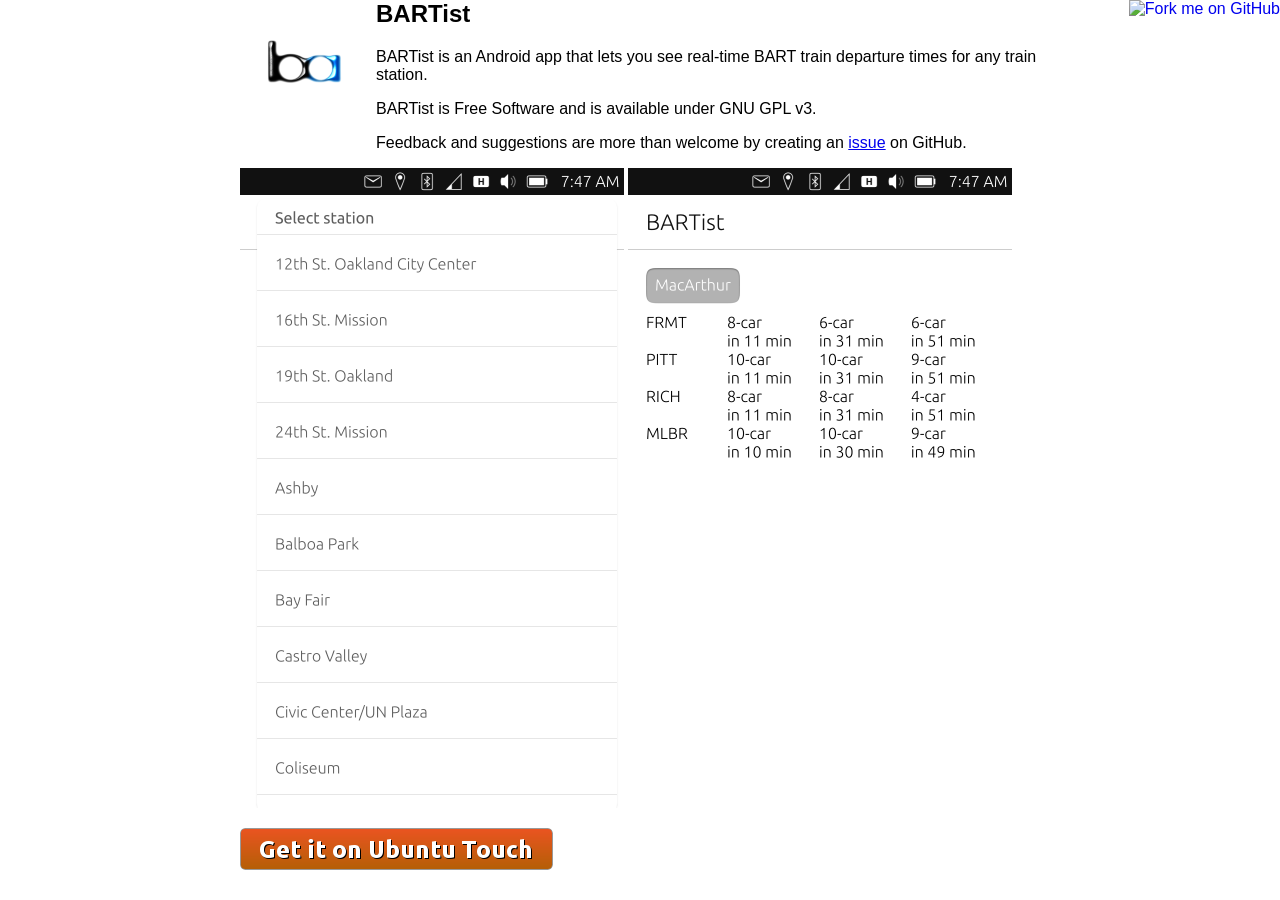
==== www/index.html @ a18a9179 "Original website" ====
<html>
  <head>
    <title>BARTist - real-time BART departure schedules for Android</title>
  </head>
  <body style="margin: 0 auto; width: 50em; font-family: sans-serif">
    <p><img style="float: left; margin: 0 .5em .5em 0;" width="128px" height="auto" src="BARTist.png"/><h2>BARTist</h2></p>
    <p>BARTist is an Android app that lets you see real-time BART train departure times for any train station.</p>
    <p>BARTist is Free Software and is available under GNU GPL v3.</p>
    <p>Feedback and suggestions are more than welcome by creating an <a href="https://github.com/unix1/bartist/issues">issue</a> on GitHub.</p>
    <a href="https://github.com/unix1/bartist"><img style="position: absolute; top: 0; right: 0; border: 0;" src="https://camo.githubusercontent.com/365986a132ccd6a44c23a9169022c0b5c890c387/68747470733a2f2f73332e616d617a6f6e6177732e636f6d2f6769746875622f726962626f6e732f666f726b6d655f72696768745f7265645f6161303030302e706e67" alt="Fork me on GitHub" data-canonical-src="https://s3.amazonaws.com/github/ribbons/forkme_right_red_aa0000.png"></a>
    <p>
      <img width="384px" height="auto" src="screenshot1.png"/>
      <img width="384px" height="auto" src="screenshot2.png"/>
    </p>
    <p>
      <a href="scope://com.canonical.scopes.clickstore?q=BARTist"><img src="download-button.png"/></a>
    </p>
  </body>
</html>
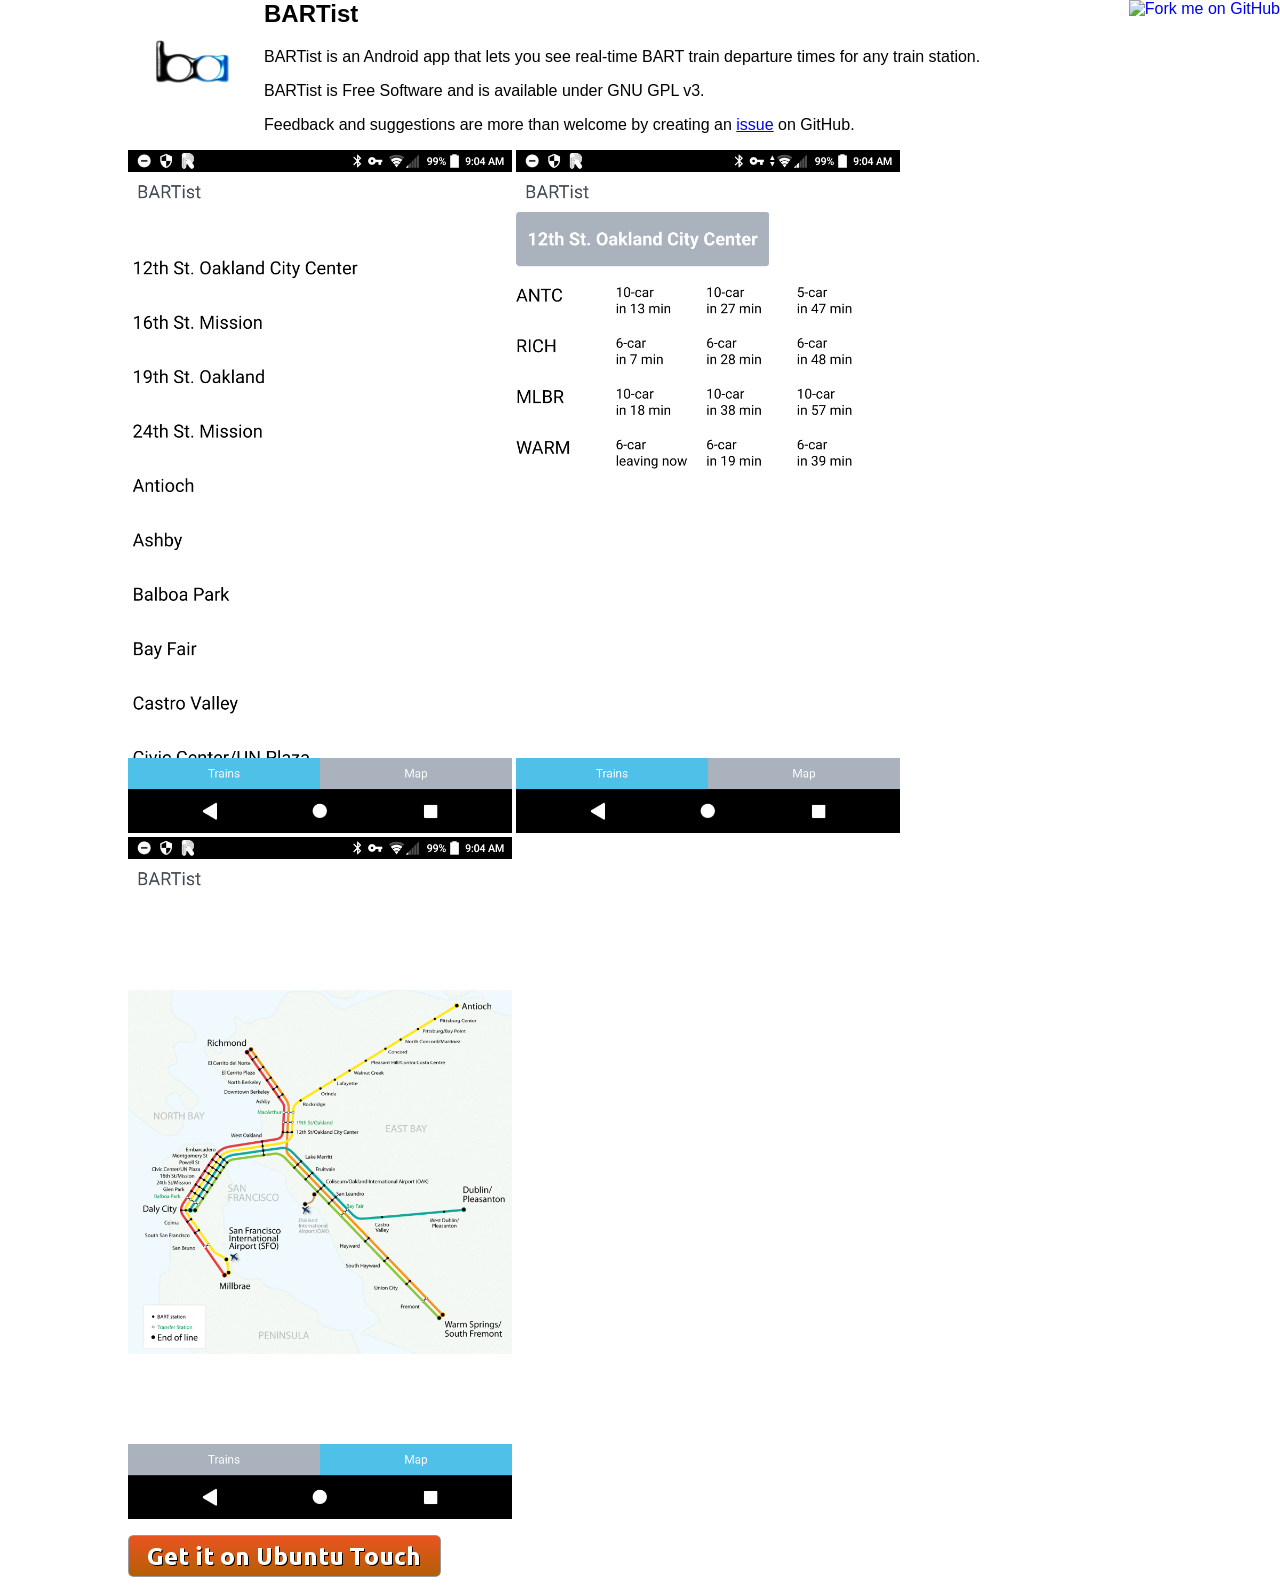
==== commit 75d8279c: "Updated screenshots" ====
--- a/www/index.html
+++ b/www/index.html
@@ -2,7 +2,7 @@
   <head>
     <title>BARTist - real-time BART departure schedules for Android</title>
   </head>
-  <body style="margin: 0 auto; width: 50em; font-family: sans-serif">
+  <body style="width: 80%; margin: 0 auto; font-family: sans-serif">
     <p><img style="float: left; margin: 0 .5em .5em 0;" width="128px" height="auto" src="BARTist.png"/><h2>BARTist</h2></p>
     <p>BARTist is an Android app that lets you see real-time BART train departure times for any train station.</p>
     <p>BARTist is Free Software and is available under GNU GPL v3.</p>
@@ -11,6 +11,7 @@
     <p>
       <img width="384px" height="auto" src="screenshot1.png"/>
       <img width="384px" height="auto" src="screenshot2.png"/>
+      <img width="384px" height="auto" src="screenshot3.png"/>
     </p>
     <p>
       <a href="scope://com.canonical.scopes.clickstore?q=BARTist"><img src="download-button.png"/></a>
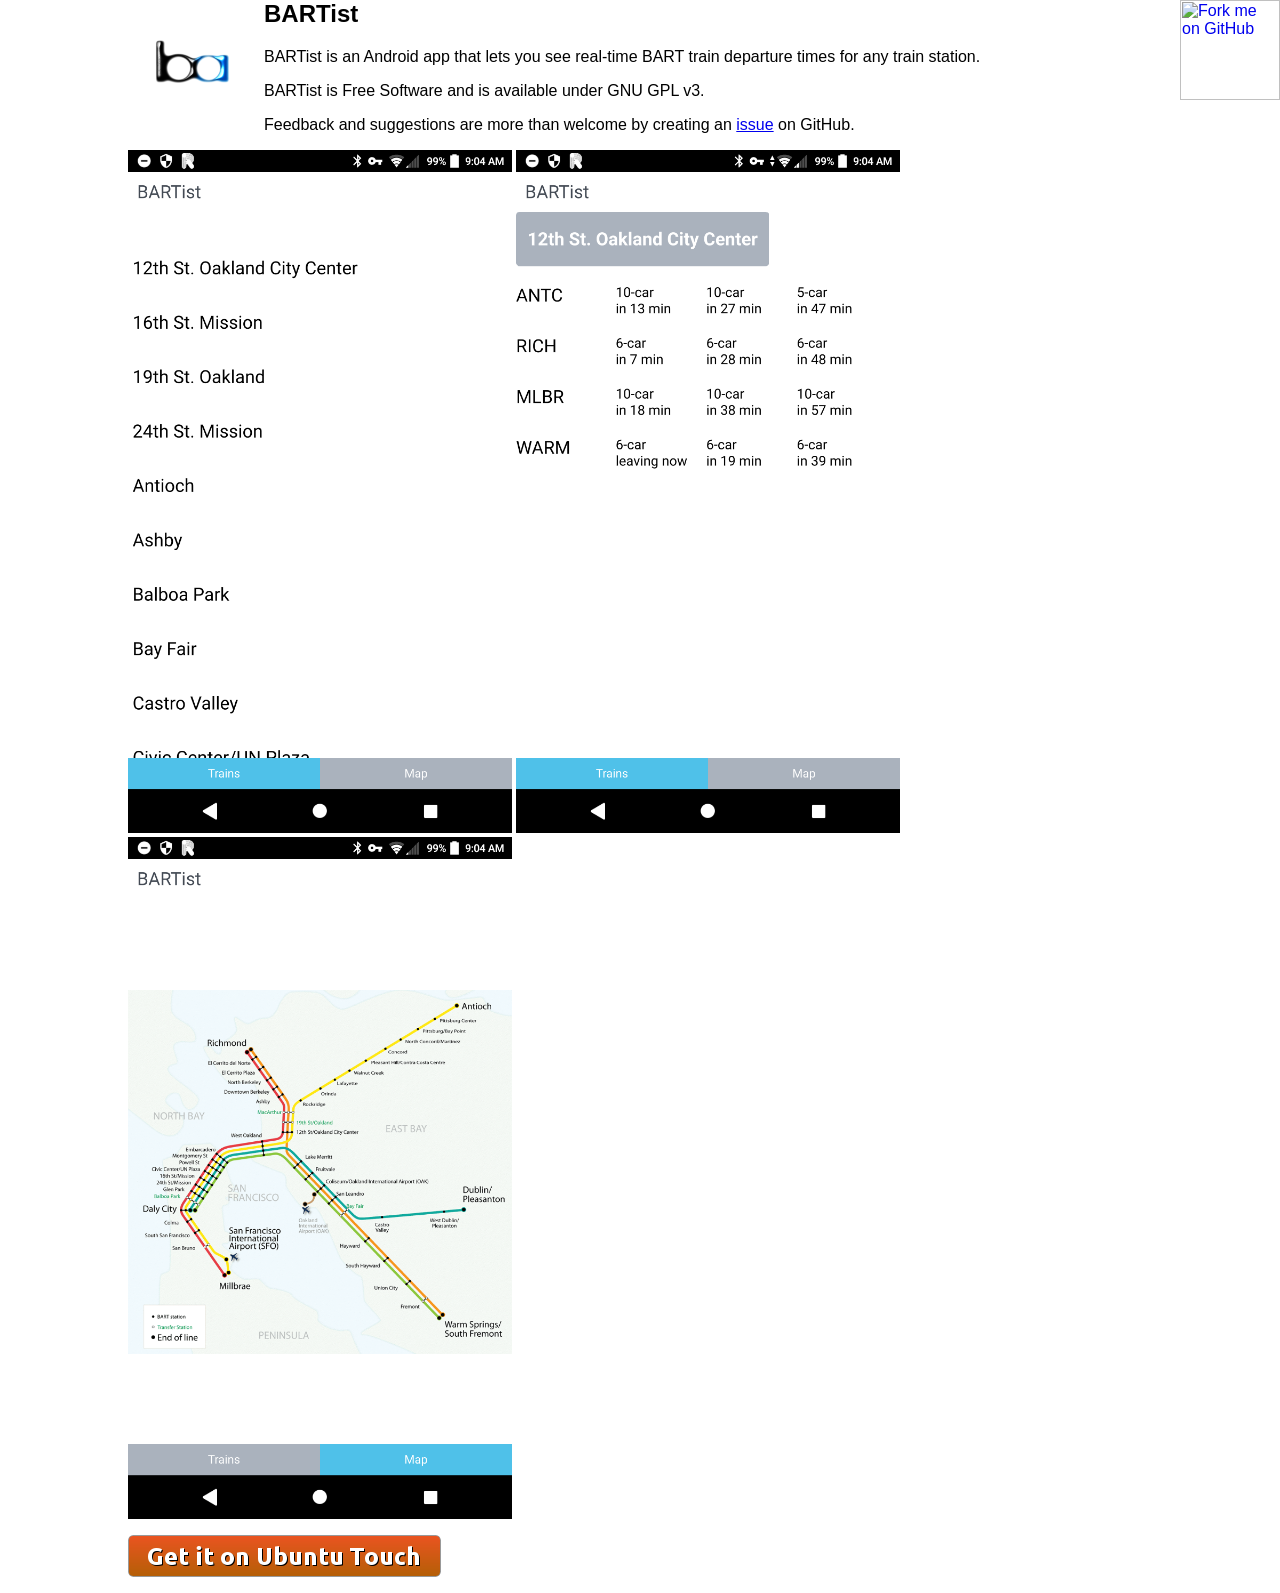
==== commit 698bd6a7: "Make github cameo smaller" ====
--- a/www/index.html
+++ b/www/index.html
@@ -7,7 +7,7 @@
     <p>BARTist is an Android app that lets you see real-time BART train departure times for any train station.</p>
     <p>BARTist is Free Software and is available under GNU GPL v3.</p>
     <p>Feedback and suggestions are more than welcome by creating an <a href="https://github.com/unix1/bartist/issues">issue</a> on GitHub.</p>
-    <a href="https://github.com/unix1/bartist"><img style="position: absolute; top: 0; right: 0; border: 0;" src="https://camo.githubusercontent.com/365986a132ccd6a44c23a9169022c0b5c890c387/68747470733a2f2f73332e616d617a6f6e6177732e636f6d2f6769746875622f726962626f6e732f666f726b6d655f72696768745f7265645f6161303030302e706e67" alt="Fork me on GitHub" data-canonical-src="https://s3.amazonaws.com/github/ribbons/forkme_right_red_aa0000.png"></a>
+    <a href="https://github.com/unix1/bartist"><img style="width: 100; height: 100; position: absolute; top: 0; right: 0; border: 0;" src="https://camo.githubusercontent.com/365986a132ccd6a44c23a9169022c0b5c890c387/68747470733a2f2f73332e616d617a6f6e6177732e636f6d2f6769746875622f726962626f6e732f666f726b6d655f72696768745f7265645f6161303030302e706e67" alt="Fork me on GitHub" data-canonical-src="https://s3.amazonaws.com/github/ribbons/forkme_right_red_aa0000.png"></a>
     <p>
       <img width="384px" height="auto" src="screenshot1.png"/>
       <img width="384px" height="auto" src="screenshot2.png"/>
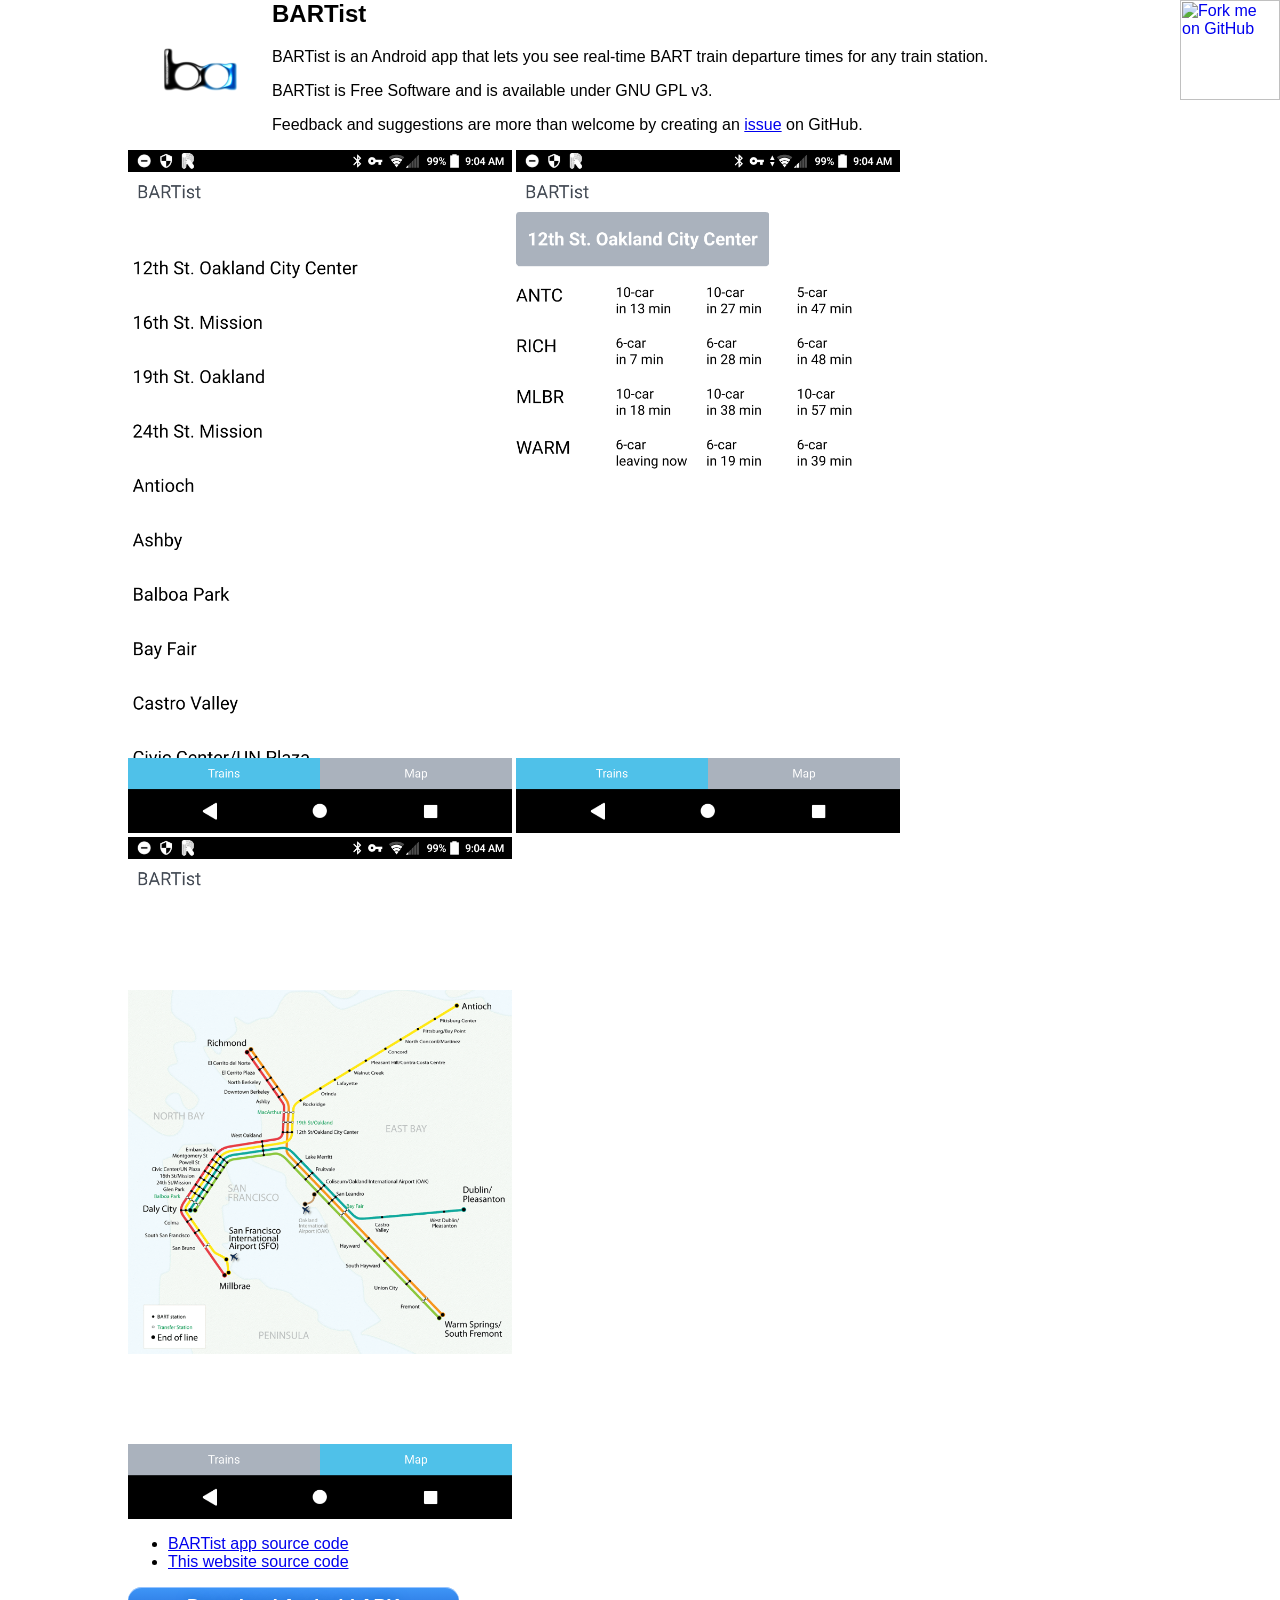
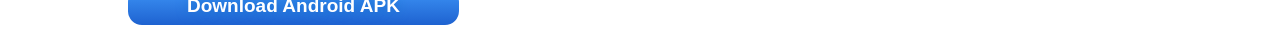
==== commit 25c4cd5a: "Update download button" ====
--- a/www/index.html
+++ b/www/index.html
@@ -1,9 +1,50 @@
 <html>
   <head>
     <title>BARTist - real-time BART departure schedules for Android</title>
+    <style type="text/css">
+    .download {
+        -moz-box-shadow:inset 0px 1px 0px 0px #97c4fe;
+        -webkit-box-shadow:inset 0px 1px 0px 0px #97c4fe;
+        box-shadow:inset 0px 1px 0px 0px #97c4fe;
+        background:-webkit-gradient(linear, left top, left bottom, color-stop(0.05, #3d94f6), color-stop(1, #1e62d0));
+        background:-moz-linear-gradient(top, #3d94f6 5%, #1e62d0 100%);
+        background:-webkit-linear-gradient(top, #3d94f6 5%, #1e62d0 100%);
+        background:-o-linear-gradient(top, #3d94f6 5%, #1e62d0 100%);
+        background:-ms-linear-gradient(top, #3d94f6 5%, #1e62d0 100%);
+        background:linear-gradient(to bottom, #3d94f6 5%, #1e62d0 100%);
+        filter:progid:DXImageTransform.Microsoft.gradient(startColorstr='#3d94f6', endColorstr='#1e62d0',GradientType=0);
+        background-color:#3d94f6;
+        -moz-border-radius:14px;
+        -webkit-border-radius:14px;
+        border-radius:14px;
+        display:inline-block;
+        cursor:pointer;
+        color:#ffffff;
+        font-family:Arial;
+        font-size:19px;
+        font-weight:bold;
+        padding:8px 59px;
+        text-decoration:none;
+        text-shadow:0px 0px 11px #1570cd;
+    }
+    .download:hover {
+        background:-webkit-gradient(linear, left top, left bottom, color-stop(0.05, #1e62d0), color-stop(1, #3d94f6));
+        background:-moz-linear-gradient(top, #1e62d0 5%, #3d94f6 100%);
+        background:-webkit-linear-gradient(top, #1e62d0 5%, #3d94f6 100%);
+        background:-o-linear-gradient(top, #1e62d0 5%, #3d94f6 100%);
+        background:-ms-linear-gradient(top, #1e62d0 5%, #3d94f6 100%);
+        background:linear-gradient(to bottom, #1e62d0 5%, #3d94f6 100%);
+        filter:progid:DXImageTransform.Microsoft.gradient(startColorstr='#1e62d0', endColorstr='#3d94f6',GradientType=0);
+        background-color:#1e62d0;
+    }
+    .download:active {
+        position:relative;
+        top:1px;
+    }
+    </style>
   </head>
   <body style="width: 80%; margin: 0 auto; font-family: sans-serif">
-    <p><img style="float: left; margin: 0 .5em .5em 0;" width="128px" height="auto" src="BARTist.png"/><h2>BARTist</h2></p>
+    <p><img style="float: left; margin: .5em .5em .5em .5em;" width="128px" height="auto" src="BARTist.png"/><h2>BARTist</h2></p>
     <p>BARTist is an Android app that lets you see real-time BART train departure times for any train station.</p>
     <p>BARTist is Free Software and is available under GNU GPL v3.</p>
     <p>Feedback and suggestions are more than welcome by creating an <a href="https://github.com/unix1/bartist/issues">issue</a> on GitHub.</p>
@@ -14,7 +55,13 @@
       <img width="384px" height="auto" src="screenshot3.png"/>
     </p>
     <p>
-      <a href="scope://com.canonical.scopes.clickstore?q=BARTist"><img src="download-button.png"/></a>
+      <ul>
+        <li><a href="https://github.com/unix1/bartist">BARTist app source code</a></li>
+        <li><a href="https://github.com/unix1/bartist-www">This website source code</a></li>
+      </ul>
+    </p>
+    <p>
+      <a href="android-build-release-signed-1.0.apk" class="download">Download Android APK</a>
     </p>
   </body>
 </html>
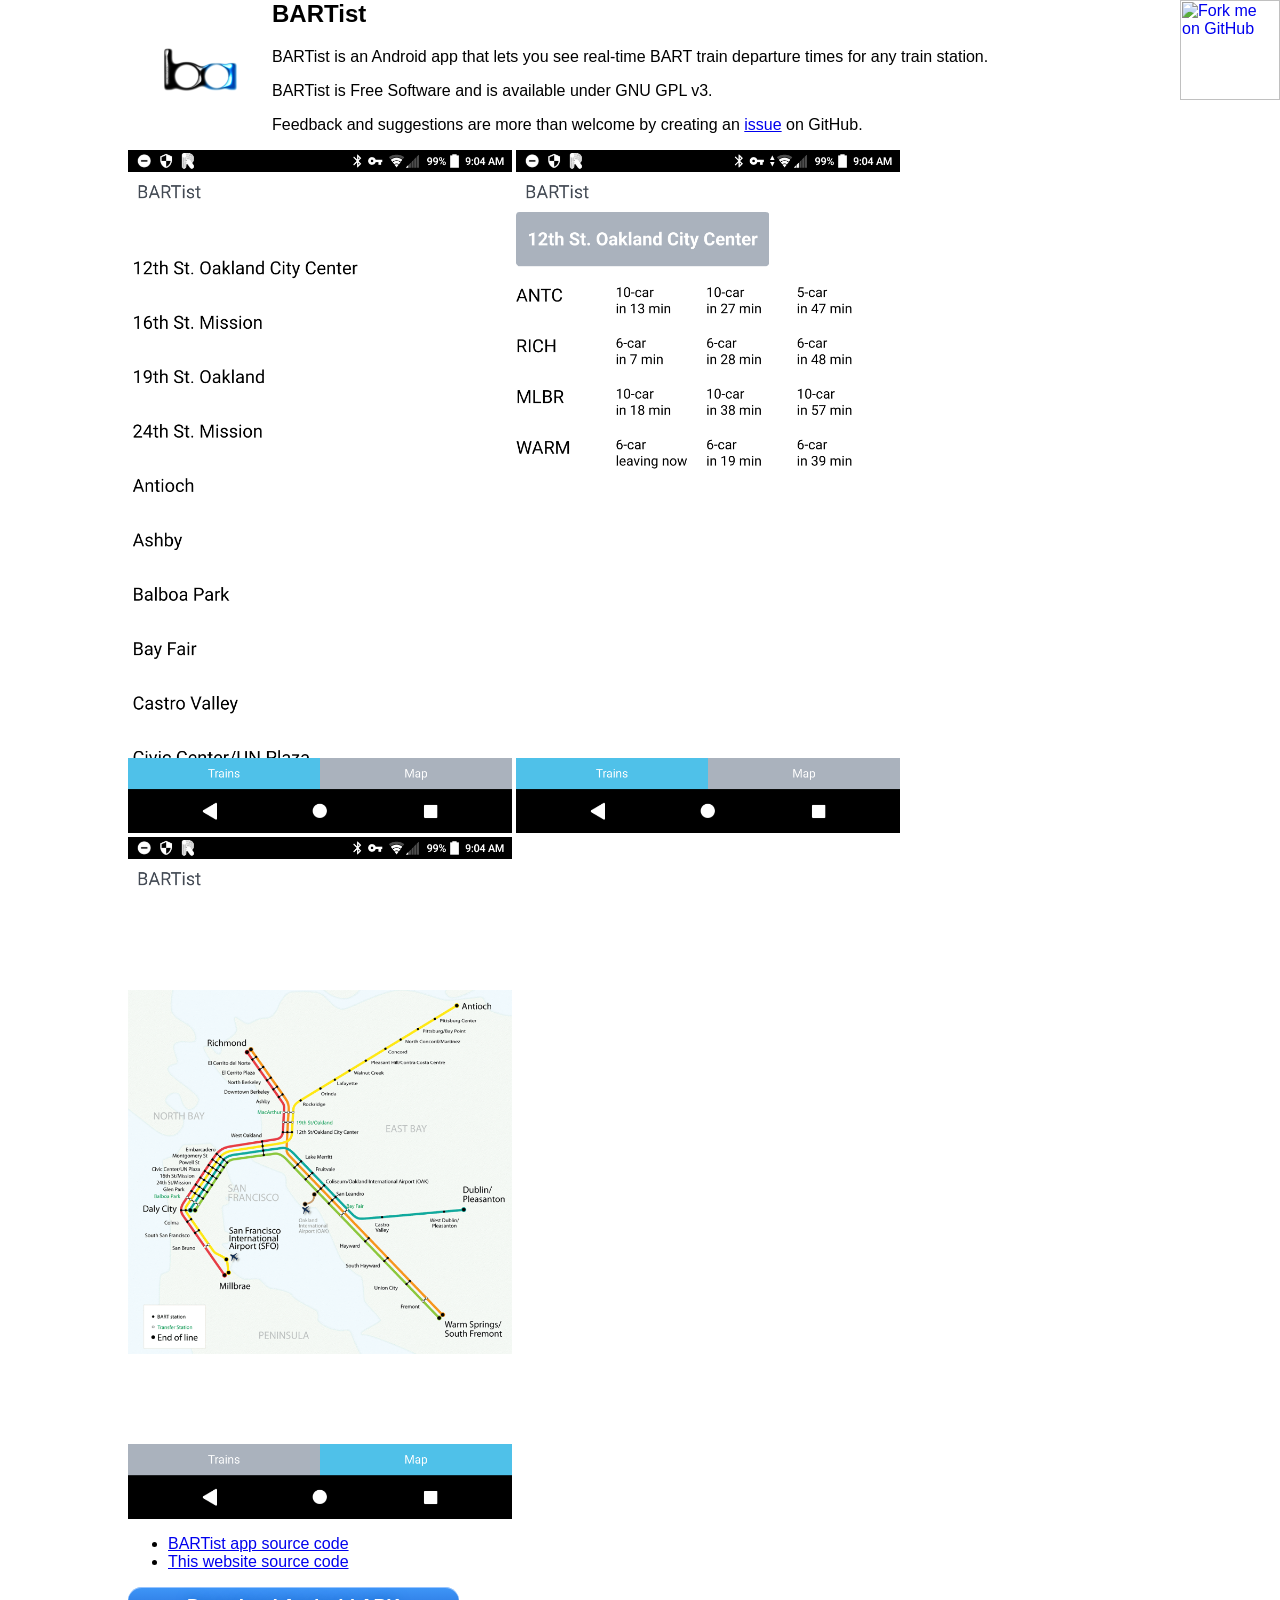
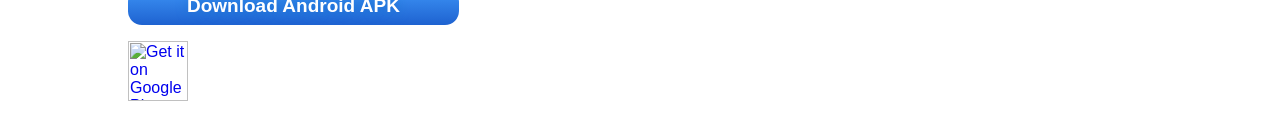
==== commit bbd612f4: "Release 1.1, add Google Play download button Also remove no longer used Ubuntu Touch download button" ====
--- a/www/index.html
+++ b/www/index.html
@@ -2,6 +2,7 @@
   <head>
     <title>BARTist - real-time BART departure schedules for Android</title>
     <style type="text/css">
+    /* https://www.bestcssbuttongenerator.com/ */
     .download {
         -moz-box-shadow:inset 0px 1px 0px 0px #97c4fe;
         -webkit-box-shadow:inset 0px 1px 0px 0px #97c4fe;
@@ -61,7 +62,10 @@
       </ul>
     </p>
     <p>
-      <a href="android-build-release-signed-1.0.apk" class="download">Download Android APK</a>
+      <a href="https://github.com/unix1/bartist/releases/download/1.1/android-build-release-signed-armv7-1.1.apk" class="download">Download Android APK</a>
+    </p>
+    <p>
+      <a href='https://play.google.com/store/apps/details?id=net.unix1.bartist&utm_source=bartist&utm_campaign=web'><img alt='Get it on Google Play' src='https://play.google.com/intl/en_us/badges/images/generic/en_badge_web_generic.png' height='60'/></a>
     </p>
   </body>
 </html>
